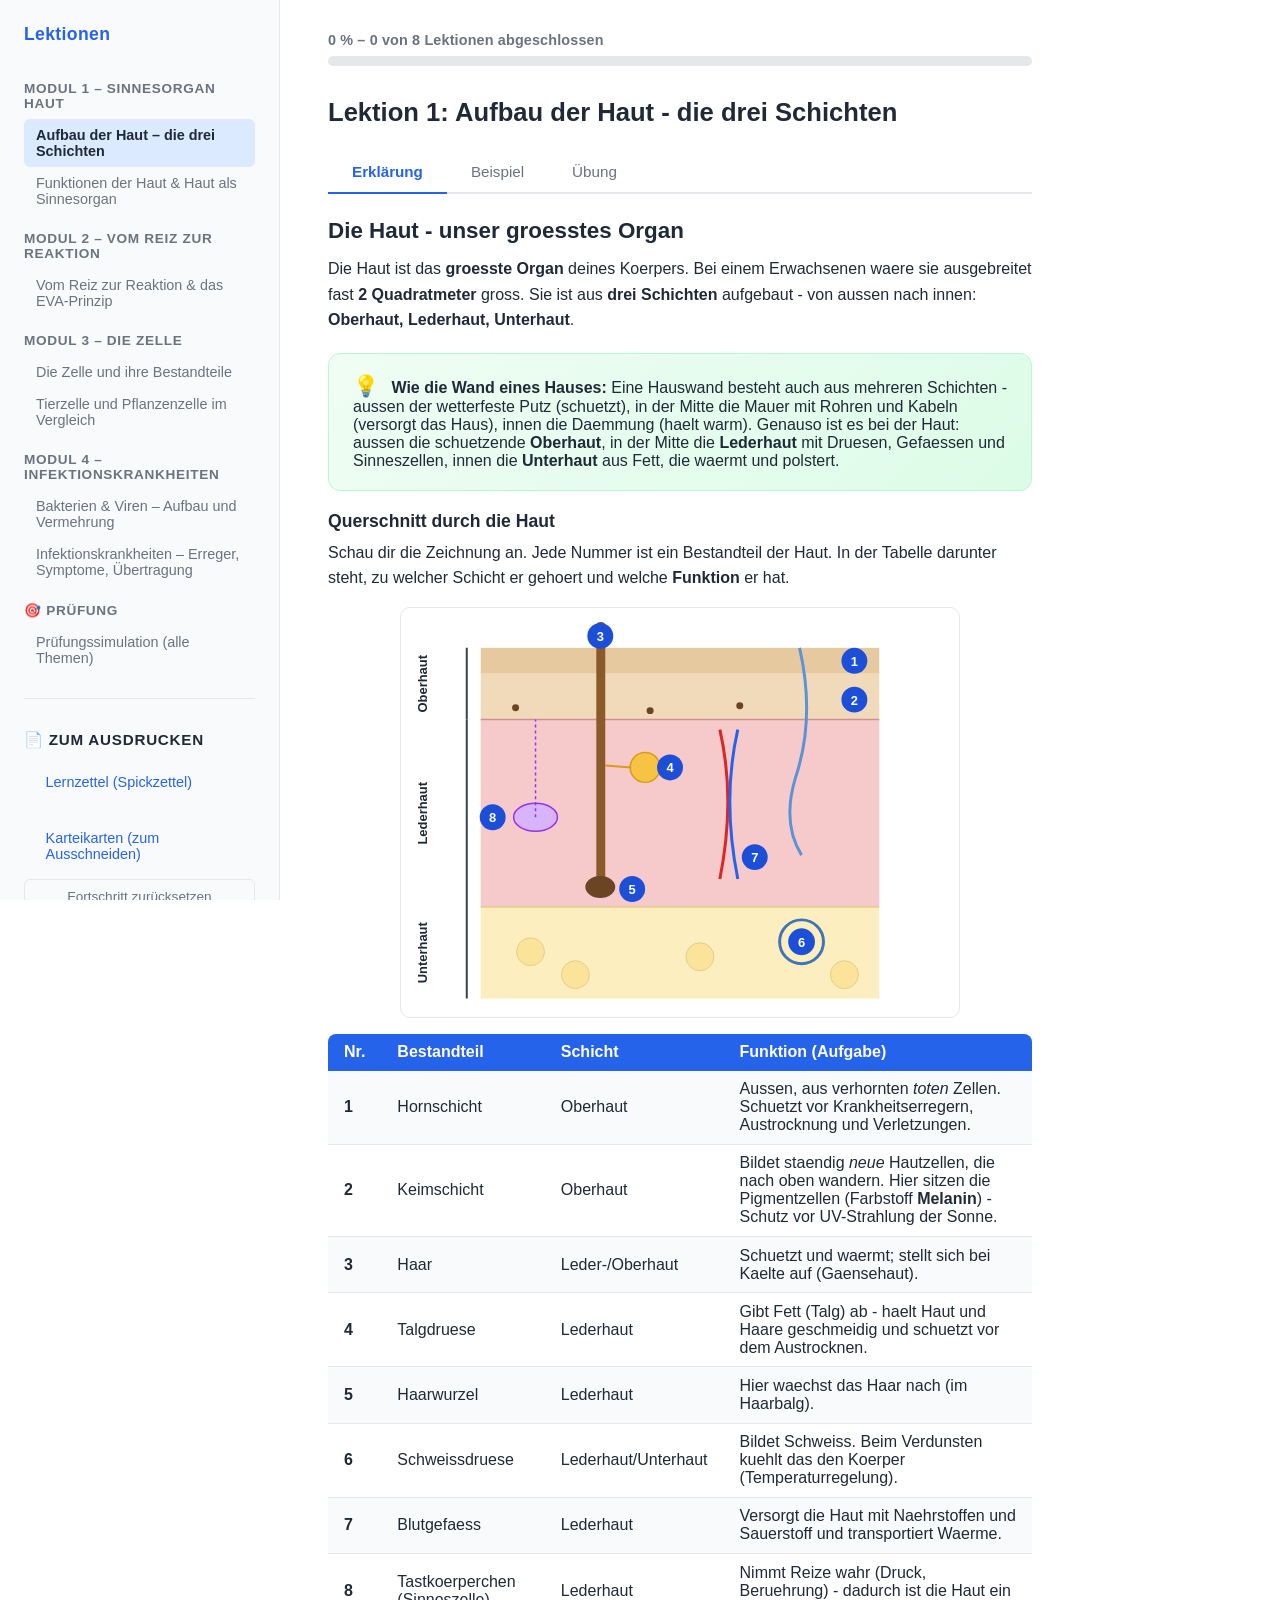
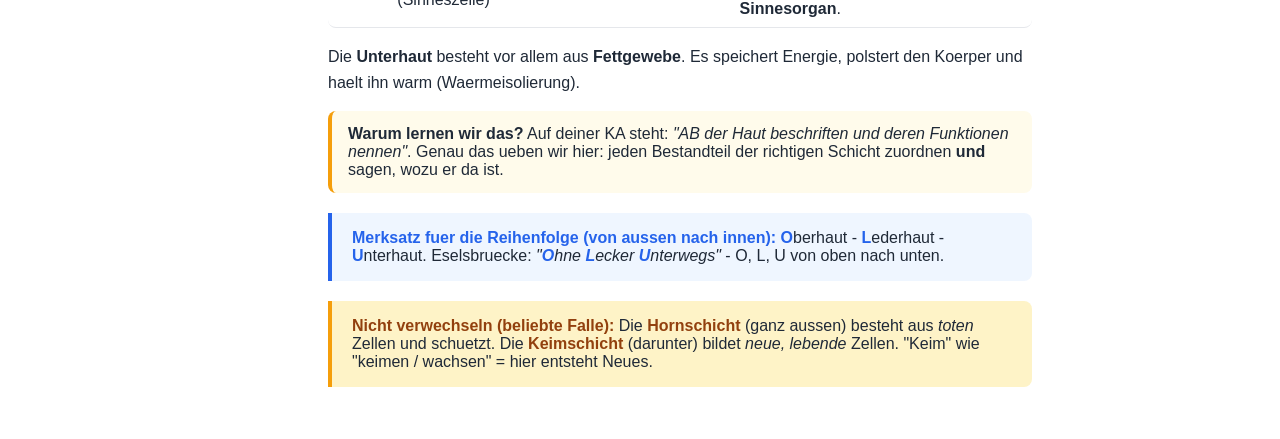
==== index.html @ 33343fd3 "Bio-Lernapp KA 2: Haut, Reiz & Reaktion, Zelle, Infektionskrankheiten 8 Lektionen in 4 Modulen + Pru" ====
<!DOCTYPE html>
<html lang="de">
<head>
  <meta charset="UTF-8">
  <meta name="viewport" content="width=device-width, initial-scale=1.0">
  <title>Biologie – KA 2 (Haut, Reiz &amp; Reaktion, Zelle, Infektionskrankheiten)</title>
  <meta name="description" content="Lernprogramm für die Biologie-Klassenarbeit KA 2 (Klasse 8): Sinnesorgan Haut, Vom Reiz zur Reaktion, die Zelle, Infektionskrankheiten.">
  <link rel="stylesheet" href="css/style.css?v=1">
</head>
<body>
  <button class="menu-toggle" id="menu-toggle">&#9776;</button>
  <aside id="sidebar">
    <h2>Lektionen</h2>
    <div id="module-haut">
      <h3>Modul 1 – Sinnesorgan Haut</h3>
      <ul id="lesson-list-haut"></ul>
    </div>
    <div id="module-reiz">
      <h3>Modul 2 – Vom Reiz zur Reaktion</h3>
      <ul id="lesson-list-reiz"></ul>
    </div>
    <div id="module-zelle">
      <h3>Modul 3 – Die Zelle</h3>
      <ul id="lesson-list-zelle"></ul>
    </div>
    <div id="module-infektion">
      <h3>Modul 4 – Infektionskrankheiten</h3>
      <ul id="lesson-list-infektion"></ul>
    </div>
    <div id="module-pruefung">
      <h3>🎯 Prüfung</h3>
      <ul id="lesson-list-pruefung"></ul>
    </div>
    <div id="pdf-paket">
      <h3>📄 Zum Ausdrucken</h3>
      <ul class="pdf-links">
        <li><a href="pdf/lernzettel.html" target="_blank" rel="noopener">Lernzettel (Spickzettel)</a></li>
        <li><a href="pdf/karteikarten.html" target="_blank" rel="noopener">Karteikarten (zum Ausschneiden)</a></li>
      </ul>
    </div>
    <button id="reset-progress">Fortschritt zurücksetzen</button>
  </aside>
  <main id="content">
    <div id="progress-section">
      <div id="progress-label">0 % – 0 von 0 Lektionen abgeschlossen</div>
      <div id="progress-bar-container">
        <div id="progress-bar"></div>
      </div>
    </div>
    <div id="review-due"></div>
    <div id="lesson-container"></div>
  </main>
  <script src="js/progress.js?v=1"></script>
  <script src="js/exercises.js?v=1"></script>
  <script src="js/renderer.js?v=1"></script>
  <script src="js/lessons-haut.js?v=1"></script>
  <script src="js/lessons-reiz.js?v=1"></script>
  <script src="js/lessons-zelle.js?v=1"></script>
  <script src="js/lessons-infektion.js?v=1"></script>
  <script src="js/lessons-pruefung.js?v=1"></script>
  <script src="js/app.js?v=1"></script>
</body>
</html>
---- css/style.css ----
/* === CSS-Variablen === */
:root {
  --accent: #2563EB;
  --accent-light: #DBEAFE;
  --success: #16A34A;
  --error: #DC2626;
  --text: #1F2937;
  --text-light: #6B7280;
  --bg: #FFFFFF;
  --sidebar-bg: #F9FAFB;
  --border: #E5E7EB;
  --sidebar-width: 280px;
  --signal-high: #16A34A;
  --signal-low: #9CA3AF;
  --signal-carry: #F59E0B;
  --signal-active: #2563EB;
}

/* === Reset === */
*,
*::before,
*::after {
  box-sizing: border-box;
  margin: 0;
  padding: 0;
}

/* === Body: CSS Grid Layout === */
body {
  display: grid;
  grid-template-columns: var(--sidebar-width) 1fr;
  min-height: 100vh;
  font-family: -apple-system, BlinkMacSystemFont, "Segoe UI", Roboto,
    "Helvetica Neue", Arial, sans-serif;
  color: var(--text);
  background: var(--bg);
}

/* === Sidebar === */
#sidebar {
  display: flex;
  flex-direction: column;
  background: var(--sidebar-bg);
  border-right: 1px solid var(--border);
  padding: 1.5rem;
  position: sticky;
  top: 0;
  height: 100vh;
  overflow-y: auto;
}

#sidebar h2 {
  font-size: 1.1rem;
  color: var(--accent);
  margin-bottom: 1.25rem;
  letter-spacing: 0.02em;
}

#sidebar h3 {
  font-size: 0.85rem;
  color: var(--text-light);
  text-transform: uppercase;
  letter-spacing: 0.05em;
  margin-bottom: 0.5rem;
  margin-top: 1rem;
}

#sidebar ul {
  list-style: none;
}

#sidebar li {
  padding: 0.5rem 0.75rem;
  border-radius: 6px;
  cursor: pointer;
  font-size: 0.9rem;
  color: var(--text);
  transition: background 0.15s ease;
}

#sidebar li:hover {
  background: var(--accent-light);
}

#sidebar li.active {
  background: var(--accent-light);
  color: var(--accent);
  font-weight: 600;
}

#sidebar li.completed {
  color: var(--success);
}

#sidebar li.in-progress {
  color: var(--text);
}

#sidebar li.not-started {
  color: var(--text-light);
}

/* Reset-Button: wird durch flex + margin-top:auto nach unten gedrückt */
#reset-progress {
  margin-top: auto;
  padding: 0.6rem 1rem;
  background: none;
  border: 1px solid var(--border);
  border-radius: 6px;
  color: var(--text-light);
  font-size: 0.85rem;
  cursor: pointer;
  transition: background 0.15s ease, color 0.15s ease;
}

#reset-progress:hover {
  background: var(--error);
  color: #fff;
  border-color: var(--error);
}

/* === Hauptinhalt === */
#content {
  padding: 2rem 3rem;
  max-width: 800px;
}

/* === Fortschrittsbalken === */
#progress-section {
  margin-bottom: 2rem;
}

#progress-label {
  font-size: 0.9rem;
  font-weight: 600;
  color: var(--text-light);
  margin-bottom: 0.5rem;
  letter-spacing: 0.01em;
}

#progress-bar-container {
  height: 10px;
  background: #E5E7EB;
  border-radius: 5px;
  overflow: hidden;
}

#progress-bar {
  height: 100%;
  background: var(--accent);
  border-radius: 5px;
  width: 0%;
  transition: width 0.4s ease;
}

/* === Spaced Repetition: "Heute faellig"-Sektion === */
#review-due {
  margin-bottom: 2rem;
}

.review-due-card {
  border: 1px solid #FCD34D;
  background: #FFFBEB;
  border-left: 4px solid #F59E0B;
  border-radius: 8px;
  padding: 1rem 1.25rem;
}

.review-due-head {
  font-size: 1rem;
  font-weight: 700;
  color: #92400E;
  display: flex;
  align-items: center;
  gap: 0.5rem;
}

.review-due-icon {
  display: inline-block;
  font-size: 1.1rem;
  color: #B45309;
}

.review-due-hint {
  font-size: 0.85rem;
  color: var(--text-light);
  margin: 0.4rem 0 0.8rem;
}

.review-due-list {
  display: flex;
  flex-wrap: wrap;
  gap: 0.5rem;
}

.review-due-btn {
  background: var(--bg);
  border: 1px solid #FCD34D;
  border-radius: 6px;
  padding: 0.5rem 0.75rem;
  font-size: 0.9rem;
  color: var(--text);
  cursor: pointer;
  text-align: left;
  transition: background 0.15s ease, border-color 0.15s ease;
  /* Touch-freundliche Mindesthoehe */
  min-height: 44px;
}

.review-due-btn:hover {
  background: #FEF3C7;
  border-color: #F59E0B;
}

.review-due-num {
  font-weight: 600;
  color: #B45309;
}

.review-due-box {
  display: inline-block;
  margin-left: 0.35rem;
  font-size: 0.72rem;
  font-weight: 600;
  color: #92400E;
  background: #FEF3C7;
  border-radius: 999px;
  padding: 0.1rem 0.5rem;
  vertical-align: middle;
}

/* Sidebar-Badge an faelliger Lektion */
.review-badge {
  margin-left: 0.4rem;
  font-size: 0.85rem;
  color: #B45309;
  font-weight: 700;
}

#sidebar li.review-due-item {
  font-weight: 600;
}

/* === Selbst-Check nach Lektionsabschluss (Assessment-Prompt) === */
.self-check {
  margin-top: 2rem;
  padding: 1.25rem;
  border: 1px solid var(--border);
  border-left: 4px solid var(--accent);
  border-radius: 8px;
  background: var(--accent-light);
}

.self-check-head {
  font-size: 1.05rem;
  font-weight: 700;
  color: var(--text);
}

.self-check-hint {
  font-size: 0.85rem;
  color: var(--text-light);
  margin: 0.4rem 0 1rem;
}

.self-check-btns {
  display: flex;
  flex-wrap: wrap;
  gap: 0.6rem;
}

.self-check-btn {
  flex: 1 1 140px;
  display: flex;
  flex-direction: column;
  align-items: center;
  gap: 0.15rem;
  padding: 0.7rem 0.5rem;
  border: 2px solid var(--border);
  border-radius: 8px;
  background: var(--bg);
  cursor: pointer;
  transition: border-color 0.15s ease, background 0.15s ease, transform 0.05s ease;
  /* Touch-freundlich */
  min-height: 56px;
}

.self-check-btn:hover { transform: translateY(-1px); }
.self-check-btn:active { transform: translateY(0); }

.sc-label { font-weight: 700; font-size: 0.95rem; color: var(--text); }
.sc-sub { font-size: 0.75rem; color: var(--text-light); }

.self-check-low:hover    { border-color: #DC2626; background: #FEF2F2; }
.self-check-medium:hover { border-color: #F59E0B; background: #FFFBEB; }
.self-check-high:hover   { border-color: var(--success); background: #F0FDF4; }

.self-check-done {
  font-size: 0.95rem;
  font-weight: 600;
  color: var(--success);
}

.self-check-done .sc-box {
  color: var(--text-light);
  font-weight: 500;
}

/* === Übungs-Header (Übung X von Y) === */
.exercise-header {
  font-size: 0.9rem;
  font-weight: 600;
  color: var(--text-light);
  margin-top: 2rem;
  margin-bottom: 0.75rem;
  padding-bottom: 0.5rem;
  border-bottom: 1px solid var(--border);
  letter-spacing: 0.02em;
  transition: color 0.3s ease;
}

.exercise-header:first-of-type {
  margin-top: 0.5rem;
}

.exercise-header.completed {
  color: var(--success);
}

.exercise-header.completed::after {
  content: ' ✓';
  font-weight: 700;
}

/* === Typografie === */
h1 {
  font-size: 1.8rem;
  margin-bottom: 1rem;
  color: var(--text);
}

h2 {
  font-size: 1.4rem;
  margin-bottom: 0.75rem;
  color: var(--text);
}

h3 {
  font-size: 1.1rem;
  margin-bottom: 0.5rem;
  color: var(--text);
}

p {
  line-height: 1.6;
  margin-bottom: 1rem;
  color: var(--text);
}

/* === Phase Tabs === */
.phase-tabs {
  display: flex;
  gap: 0;
  border-bottom: 2px solid var(--border);
  margin-bottom: 1.5rem;
}

.phase-tab {
  padding: 0.75rem 1.5rem;
  border: none;
  background: none;
  cursor: pointer;
  font-size: 0.95rem;
  color: var(--text-light);
  border-bottom: 2px solid transparent;
  margin-bottom: -2px;
  transition: all 0.2s;
}

.phase-tab:hover {
  color: var(--text);
}

.phase-tab.active {
  color: var(--accent);
  border-bottom-color: var(--accent);
  font-weight: 600;
}

/* === Phasen === */
.phase {
  display: none;
  animation: fadeIn 0.3s ease;
}

.phase.active {
  display: block;
}

@keyframes fadeIn {
  from { opacity: 0; transform: translateY(5px); }
  to { opacity: 1; transform: translateY(0); }
}

/* === Beispiel-Schritte === */
.example-step {
  background: var(--sidebar-bg);
  border: 1px solid var(--border);
  border-radius: 8px;
  margin-bottom: 0.75rem;
  overflow: hidden;
}

.example-step summary {
  padding: 0.75rem 1rem;
  cursor: pointer;
  font-weight: 600;
  color: var(--text);
  list-style: none;
}

.example-step summary::before {
  content: '▶ ';
  font-size: 0.7rem;
  margin-right: 0.5rem;
  transition: transform 0.2s;
  display: inline-block;
}

.example-step[open] summary::before {
  transform: rotate(90deg);
}

.step-content {
  padding: 0.75rem 1rem;
  border-top: 1px solid var(--border);
}

/* === Lektion Titel === */
#lesson-container h1 {
  margin-bottom: 1.5rem;
  font-size: 1.6rem;
}

/* === Uebungen allgemein === */
.exercise-question {
  font-weight: 600;
  margin-bottom: 1rem;
  font-size: 1.05rem;
}

.exercise-feedback {
  margin-top: 1rem;
  padding: 0.75rem 1rem;
  border-radius: 8px;
  font-size: 0.9rem;
}

.exercise-feedback.correct {
  background: #DCFCE7;
  color: #166534;
  border: 1px solid #BBF7D0;
}

.exercise-feedback.incorrect {
  background: #FEF2F2;
  color: #991B1B;
  border: 1px solid #FECACA;
}

/* === Multiple Choice === */
.mc-options {
  display: flex;
  flex-direction: column;
  gap: 0.5rem;
}

.mc-option {
  padding: 0.75rem 1rem;
  border: 2px solid var(--border);
  border-radius: 8px;
  background: white;
  cursor: pointer;
  text-align: left;
  font-size: 0.95rem;
  transition: all 0.2s;
}

.mc-option:hover:not(:disabled) {
  border-color: var(--accent);
  background: var(--accent-light);
}

.mc-option.correct {
  border-color: var(--success);
  background: #DCFCE7;
  color: #166534;
}

.mc-option.incorrect {
  border-color: var(--error);
  background: #FEF2F2;
  color: #991B1B;
}

.mc-option:disabled {
  cursor: not-allowed;
  opacity: 0.7;
}

/* === Wahrheitstabelle === */
.truth-table {
  border-collapse: collapse;
  margin: 1rem 0;
}

.truth-table th,
.truth-table td {
  border: 1px solid var(--border);
  padding: 0.5rem 1rem;
  text-align: center;
  min-width: 50px;
}

.truth-table th {
  background: var(--sidebar-bg);
  font-weight: 600;
  font-size: 0.9rem;
}

.truth-table .input-col {
  background: var(--sidebar-bg);
  color: var(--text-light);
}

.truth-table .result-col {
  cursor: pointer;
  font-weight: 600;
  user-select: none;
  transition: all 0.15s;
}

.truth-table .result-col:hover {
  background: var(--accent-light);
}

.truth-table .result-col.correct {
  background: #DCFCE7;
  color: #166534;
}

.truth-table .result-col.incorrect {
  background: #FEF2F2;
  color: #991B1B;
}

.exercise-check-btn {
  margin-top: 1rem;
  padding: 0.6rem 1.5rem;
  background: var(--accent);
  color: white;
  border: none;
  border-radius: 6px;
  cursor: pointer;
  font-size: 0.95rem;
  transition: background 0.2s;
}

.exercise-check-btn:hover {
  background: #1D4ED8;
}

.exercise-check-btn:disabled {
  background: var(--text-light);
  cursor: not-allowed;
}

/* === Ausdruck-Eingabe === */
.expression-input-area {
  margin: 1rem 0;
}

.expression-field {
  width: 100%;
  padding: 0.75rem;
  font-family: 'Courier New', monospace;
  font-size: 1.1rem;
  border: 2px solid var(--border);
  border-radius: 6px;
  outline: none;
  transition: border-color 0.2s;
}

.expression-field:focus {
  border-color: var(--accent);
}

.symbol-buttons {
  display: flex;
  gap: 0.5rem;
  margin-top: 0.5rem;
  flex-wrap: wrap;
}

.symbol-btn {
  padding: 0.4rem 0.8rem;
  border: 1px solid var(--border);
  border-radius: 4px;
  background: var(--sidebar-bg);
  cursor: pointer;
  font-size: 1rem;
  font-family: 'Courier New', monospace;
  transition: all 0.15s;
}

.symbol-btn:hover {
  background: var(--accent-light);
  border-color: var(--accent);
}

/* === Zuordnung === */
.matching-area {
  display: grid;
  grid-template-columns: 1fr 1fr;
  gap: 2rem;
  margin: 1rem 0;
}

.match-item {
  padding: 0.75rem 1rem;
  border: 2px solid var(--border);
  border-radius: 8px;
  cursor: pointer;
  text-align: center;
  margin-bottom: 0.5rem;
  transition: all 0.2s;
  user-select: none;
}

.match-item:hover {
  border-color: var(--accent);
}

.match-item.selected {
  border-color: var(--accent);
  background: var(--accent-light);
  box-shadow: 0 0 0 2px var(--accent-light);
}

.match-item.matched {
  opacity: 0.9;
  color: white;
  font-weight: 600;
}

/* === Binaerrechnung === */
.binary-calc {
  display: inline-block;
  font-family: 'Courier New', monospace;
  font-size: 1.2rem;
  margin: 1rem 0;
}

.binary-row {
  display: flex;
  justify-content: flex-end;
  gap: 0.25rem;
  margin-bottom: 0.25rem;
}

.binary-cell {
  width: 2.5rem;
  height: 2.5rem;
  display: flex;
  align-items: center;
  justify-content: center;
  font-weight: 600;
}

.binary-input {
  width: 2.5rem;
  height: 2.5rem;
  text-align: center;
  font-family: 'Courier New', monospace;
  font-size: 1.2rem;
  font-weight: 600;
  border: 2px solid var(--border);
  border-radius: 6px;
  outline: none;
  transition: border-color 0.2s;
}

.binary-input:focus {
  border-color: var(--accent);
}

.binary-input.correct {
  border-color: var(--success);
  background: #DCFCE7;
}

.binary-input.incorrect {
  border-color: var(--error);
  background: #FEF2F2;
}

.binary-operator {
  font-size: 1.2rem;
  margin-right: 0.5rem;
}

.binary-divider {
  border-top: 2px solid var(--text);
  margin: 0.25rem 0;
}

.binary-label {
  font-size: 0.8rem;
  color: var(--text-light);
  margin-right: 0.5rem;
}

/* === Gatter-Symbole (IEC 60617-12) === */
.gate-symbol {
  display: inline-block;
  vertical-align: middle;
}

/* === Schaltungsdiagramme (Lektionen 13-17) === */
.circuit-diagram {
  display: block;
  width: 100%;
  max-width: 520px;
  height: auto;
  margin: 1rem auto;
  background: #fafbfc;
  border: 1px solid var(--border);
  border-radius: 8px;
  padding: 12px;
}
.cd-wire { stroke: #374151; stroke-width: 2; fill: none; }
.cd-gate { fill: #fff; stroke: #374151; stroke-width: 2; }
.cd-gate-text { text-anchor: middle; font-size: 14px; font-weight: bold; font-family: inherit; fill: #374151; }
.cd-label { font-size: 14px; font-weight: bold; font-family: inherit; fill: #374151; }
.cd-label-small { font-size: 12px; font-family: inherit; fill: #6B7280; }
.cd-junction { fill: #374151; }
.cd-block { fill: #DBEAFE; stroke: #374151; stroke-width: 2; }
.cd-block-text { text-anchor: middle; font-size: 15px; font-weight: bold; font-family: inherit; fill: #1F2937; }
.cd-neg { fill: #fff; stroke: #374151; stroke-width: 2; }
.cd-feedback { stroke: #2563EB; stroke-width: 2; stroke-dasharray: 6,3; fill: none; }

/* === Responsive: Tablet (< 1024px) === */
@media (max-width: 1024px) {
  body {
    grid-template-columns: 1fr;
  }

  #sidebar {
    position: fixed;
    /* Feste Breite noetig, weil die Grid-Spalte hier wegfaellt. Verstecken per
       transform: translateX(-100%) verdeckt IMMER exakt die eigene Breite -
       robuster als ein fester left-Wert (sonst lugt die Sidebar ueber den Inhalt). */
    width: var(--sidebar-width);
    left: 0;
    top: 0;
    z-index: 100;
    transform: translateX(-100%);
    transition: transform 0.3s;
    box-shadow: none;
  }

  #sidebar.open {
    transform: translateX(0);
    box-shadow: 2px 0 10px rgba(0,0,0,0.1);
  }

  #content {
    padding: 1rem 1.5rem;
  }

  /* Fortschritts-Label nicht unter den fixen Hamburger schieben */
  #progress-label {
    padding-left: 52px;
    min-height: 32px;
  }

  /* Hamburger Button */
  .menu-toggle {
    display: block;
  }
}

@media (min-width: 1025px) {
  .menu-toggle {
    display: none;
  }
}

.menu-toggle {
  position: fixed;
  top: 1rem;
  left: 1rem;
  z-index: 101;
  background: var(--accent);
  color: white;
  border: none;
  border-radius: 6px;
  width: 44px;
  height: 44px;
  font-size: 1.2rem;
  cursor: pointer;
  /* display wird allein ueber die Media-Queries gesteuert (<=1024 block, >=1025 none).
     Kein display hier, sonst ueberschreibt diese spaeter stehende Regel die Query. */
}

/* === Visualisierungen === */
.visual-container {
  margin: 1.5rem 0;
  text-align: center;
}

.visual-container .visual-label {
  font-size: 0.85rem;
  color: var(--text-light);
  margin-bottom: 0.5rem;
  text-align: center;
}

.gate-sim {
  display: inline-block;
  cursor: default;
}

.gate-sim .gate-input {
  cursor: pointer;
  transition: fill 0.15s;
}

.gate-sim .gate-input:hover {
  filter: brightness(1.2);
}

.gate-sim .wire-high {
  stroke: var(--signal-high);
}

.gate-sim .wire-low {
  stroke: var(--signal-low);
}

.gate-sim .signal-dot-high {
  fill: var(--signal-high);
}

.gate-sim .signal-dot-low {
  fill: var(--signal-low);
}

/* Circuit View */
.circuit-view {
  display: block;
  width: 100%;
  max-width: 520px;
  margin: 1rem auto;
  background: #fafbfc;
  border: 1px solid var(--border);
  border-radius: 8px;
  padding: 16px;
}

.circuit-view .gate-body {
  fill: white;
  stroke: var(--text);
  stroke-width: 2;
}

.circuit-view .gate-label {
  font-size: 10px;
  fill: var(--text-light);
  text-anchor: middle;
}

/* Verknüpfte Wahrheitstabelle */
.truth-table-linked {
  display: flex;
  gap: 24px;
  align-items: flex-start;
  flex-wrap: wrap;
}

.truth-table-linked .truth-table tr.highlighted {
  background: var(--accent-light);
  outline: 2px solid var(--accent);
  outline-offset: -1px;
}

.truth-table-linked .truth-table tr {
  cursor: pointer;
  transition: background 0.15s;
}

.truth-table-linked .truth-table tbody tr:hover {
  background: var(--accent-light);
}

/* Binäraddition Animation */
.binary-anim {
  font-family: 'Courier New', monospace;
  font-size: 1.3rem;
  line-height: 2;
  display: inline-block;
  text-align: right;
}

.binary-anim .carry-bit {
  color: var(--signal-carry);
  font-size: 0.9rem;
}

.binary-anim .active-col {
  background: var(--accent-light);
  padding: 2px 6px;
  border-radius: 3px;
  color: var(--accent);
  font-weight: bold;
}

.binary-anim .result-bit {
  color: var(--signal-high);
}

.binary-anim-controls {
  display: flex;
  gap: 8px;
  justify-content: center;
  margin-top: 12px;
}

.binary-anim-controls button {
  padding: 6px 14px;
  border: 1px solid var(--border);
  border-radius: 4px;
  background: var(--sidebar-bg);
  cursor: pointer;
  font-size: 0.9rem;
  transition: all 0.15s;
}

.binary-anim-controls button:hover {
  background: var(--accent-light);
  border-color: var(--accent);
}

.binary-anim-controls .btn-primary {
  background: var(--accent);
  color: white;
  border-color: var(--accent);
}

.binary-anim-controls .btn-primary:hover {
  background: #1D4ED8;
}

.binary-anim-step-info {
  text-align: center;
  color: var(--accent);
  font-size: 0.85rem;
  margin-top: 8px;
}

/* Timing-Diagramm */
.timing-diagram {
  border-top: 1px solid var(--border);
  padding-top: 16px;
  margin-top: 16px;
}

.timing-diagram .timing-label {
  font-size: 12px;
  color: var(--text-light);
  font-weight: 600;
  margin-bottom: 8px;
}

/* Ausdrucksbaum */
.expression-tree-view {
  text-align: center;
  margin: 1rem 0;
}

.expression-tree-view .op-node {
  stroke-width: 2;
}

.expression-tree-view .op-not { fill: #FEF2F2; stroke: var(--error); }
.expression-tree-view .op-and { fill: #F0FDF4; stroke: var(--signal-high); }
.expression-tree-view .op-or  { fill: #EFF6FF; stroke: var(--accent); }
.expression-tree-view .op-text-not { fill: var(--error); }
.expression-tree-view .op-text-and { fill: var(--signal-high); }
.expression-tree-view .op-text-or  { fill: var(--accent); }

.expression-tree-view .op-hidden { fill: #FEF3C7; stroke: #F59E0B; stroke-dasharray: 4,3; }
.expression-tree-view .op-text-hidden { fill: #F59E0B; }

.expression-tree-view .var-node {
  fill: var(--sidebar-bg);
  stroke: var(--signal-low);
  stroke-width: 1.5;
}

.expression-tree-legend {
  display: flex;
  gap: 16px;
  justify-content: center;
  margin-top: 8px;
  font-size: 0.8rem;
}

/* DNF Highlighter */
.dnf-view {
  display: flex;
  gap: 32px;
  align-items: flex-start;
  flex-wrap: wrap;
}

.dnf-view .dnf-formula {
  font-family: 'Courier New', monospace;
  font-size: 1rem;
  line-height: 2.2;
}

.dnf-view .dnf-minterm {
  padding: 4px 8px;
  border-radius: 4px;
  font-weight: 500;
}

.dnf-view .dnf-rule {
  background: #FEF3C7;
  padding: 10px 14px;
  border-radius: 6px;
  font-size: 0.8rem;
  color: #92400E;
  margin-top: 12px;
}

/* Adder Simulation */
.adder-sim {
  text-align: center;
}

.adder-sim .bit-toggle {
  width: 48px;
  height: 32px;
  display: inline-flex;
  align-items: center;
  justify-content: center;
  border-radius: 4px;
  font-weight: bold;
  font-family: 'Courier New', monospace;
  cursor: pointer;
  color: white;
  transition: all 0.15s;
  border: none;
  font-size: 1rem;
}

.adder-sim .bit-toggle.high {
  background: var(--signal-high);
}

.adder-sim .bit-toggle.low {
  background: var(--signal-low);
}

.adder-sim .bit-toggle:hover {
  filter: brightness(1.15);
}

.adder-sim .adder-result {
  color: var(--signal-high);
  font-weight: 600;
  font-size: 0.9rem;
  margin-top: 8px;
}

/* Sandbox / Labor */
.sandbox-section {
  margin-bottom: 2.5rem;
  padding-bottom: 2rem;
  border-bottom: 1px solid var(--border);
}

.sandbox-section:last-child {
  border-bottom: none;
}

.sandbox-section h2 {
  font-size: 1.2rem;
  margin-bottom: 1rem;
  color: var(--accent);
}

.sandbox-section p {
  font-size: 0.9rem;
  color: var(--text-light);
  margin-bottom: 1rem;
}

.sandbox-controls {
  display: flex;
  gap: 8px;
  flex-wrap: wrap;
  margin-bottom: 1rem;
}

.sandbox-controls select,
.sandbox-controls input {
  padding: 6px 12px;
  border: 1px solid var(--border);
  border-radius: 4px;
  font-size: 0.9rem;
}

/* Labor-Eintrag in Sidebar */
#sidebar .lab-entry {
  margin-top: 1rem;
  padding: 0.6rem 0.75rem;
  border-radius: 6px;
  cursor: pointer;
  font-size: 0.9rem;
  color: var(--accent);
  font-weight: 600;
  border: 1px dashed var(--accent);
  text-align: center;
  transition: all 0.15s;
}

#sidebar .lab-entry:hover {
  background: var(--accent-light);
}

#sidebar .lab-entry.active {
  background: var(--accent-light);
  border-style: solid;
}

/* === C5: Netzwerk-Visualisierungen === */

/* IP-Converter */
.ip-converter {
  display: flex;
  flex-wrap: wrap;
  gap: 1.5rem;
  justify-content: center;
  align-items: flex-start;
}

.ip-converter .octet-group {
  display: flex;
  flex-direction: column;
  align-items: center;
  gap: 4px;
}

.ip-converter .octet-separator {
  font-size: 2rem;
  font-weight: bold;
  color: var(--text-light);
  align-self: center;
  padding-top: 1.5rem;
}

.ip-converter .place-values {
  display: flex;
  gap: 2px;
}

.ip-converter .place-values span {
  width: 32px;
  text-align: center;
  font-size: 10px;
  color: var(--text-light);
}

.ip-converter .bit-row {
  display: flex;
  gap: 2px;
}

.ip-converter .bit-btn {
  width: 32px;
  height: 32px;
  border: 2px solid var(--border);
  border-radius: 4px;
  font-family: monospace;
  font-size: 1rem;
  font-weight: bold;
  cursor: pointer;
  transition: background 0.15s, color 0.15s;
  display: flex;
  align-items: center;
  justify-content: center;
  min-width: 44px;
  min-height: 44px;
}

.ip-converter .bit-btn.high {
  background: var(--signal-high);
  color: white;
  border-color: var(--signal-high);
}

.ip-converter .bit-btn.low {
  background: var(--signal-low);
  color: white;
  border-color: var(--signal-low);
}

.ip-converter .octet-decimal input {
  width: 60px;
  text-align: center;
  font-size: 1.1rem;
  font-weight: bold;
  padding: 4px;
  border: 2px solid var(--border);
  border-radius: 4px;
  font-family: monospace;
}

.ip-converter .octet-decimal input:focus {
  border-color: var(--accent);
  outline: none;
}

.ip-converter .full-ip-display {
  width: 100%;
  text-align: center;
  font-family: monospace;
  font-size: 1.1rem;
  color: var(--text);
  margin-top: 0.5rem;
  padding: 8px;
  background: var(--sidebar-bg);
  border-radius: 6px;
}

/* Subnet-Calculator */
.subnet-calculator {
  max-width: 700px;
  margin: 0 auto;
}

.subnet-calculator .input-row {
  display: flex;
  gap: 0.5rem;
  align-items: center;
  flex-wrap: wrap;
  margin-bottom: 1rem;
}

.subnet-calculator .input-row label {
  font-weight: 600;
  min-width: 120px;
}

.subnet-calculator .octet-input {
  width: 55px;
  text-align: center;
  font-family: monospace;
  font-size: 1rem;
  padding: 6px 4px;
  border: 2px solid var(--border);
  border-radius: 4px;
}

.subnet-calculator .octet-input:focus {
  border-color: var(--accent);
  outline: none;
}

.subnet-calculator .octet-dot {
  font-weight: bold;
  font-size: 1.2rem;
}

.subnet-calculator .cidr-input {
  width: 50px;
  text-align: center;
  font-family: monospace;
  font-size: 1rem;
  padding: 6px 4px;
  border: 2px solid var(--border);
  border-radius: 4px;
}

.subnet-calculator .results {
  margin-top: 1rem;
}

.subnet-calculator .result-row {
  display: flex;
  gap: 0.5rem;
  align-items: baseline;
  padding: 6px 0;
  border-bottom: 1px solid var(--border);
}

.subnet-calculator .result-row:last-child {
  border-bottom: none;
}

.subnet-calculator .result-label {
  font-weight: 600;
  min-width: 140px;
  color: var(--text);
}

.subnet-calculator .result-value {
  font-family: monospace;
  font-size: 1rem;
}

.subnet-calculator .binary-display {
  margin-top: 1rem;
  font-family: monospace;
  font-size: 0.9rem;
  line-height: 1.8;
  background: var(--sidebar-bg);
  padding: 12px;
  border-radius: 6px;
  overflow-x: auto;
}

.subnet-calculator .net-part {
  color: var(--signal-high);
  font-weight: bold;
}

.subnet-calculator .host-part {
  color: var(--accent);
  font-weight: bold;
}

/* Subnetting-Visualizer */
.subnetting-viz {
  max-width: 700px;
  margin: 0 auto;
}

.subnetting-viz .controls {
  display: flex;
  gap: 1rem;
  align-items: center;
  margin-bottom: 1rem;
  flex-wrap: wrap;
}

.subnetting-viz .controls label {
  font-weight: 600;
}

.subnetting-viz .controls select {
  padding: 6px 12px;
  font-size: 1rem;
  border: 2px solid var(--border);
  border-radius: 4px;
  min-width: 80px;
}

.subnetting-viz .address-bar {
  width: 100%;
  height: 40px;
  display: flex;
  border-radius: 6px;
  overflow: hidden;
  border: 2px solid var(--border);
  margin-bottom: 1rem;
}

.subnetting-viz .subnet-segment {
  display: flex;
  align-items: center;
  justify-content: center;
  font-size: 0.75rem;
  font-weight: 600;
  color: white;
  transition: flex 0.3s;
  min-width: 0;
  overflow: hidden;
  text-overflow: ellipsis;
  white-space: nowrap;
  padding: 0 4px;
}

.subnetting-viz .subnet-details {
  display: grid;
  grid-template-columns: repeat(auto-fill, minmax(280px, 1fr));
  gap: 0.75rem;
}

.subnetting-viz .subnet-card {
  padding: 10px 14px;
  border-radius: 6px;
  border-left: 4px solid;
  background: var(--sidebar-bg);
  font-size: 0.85rem;
}

.subnetting-viz .subnet-card strong {
  display: block;
  margin-bottom: 4px;
}

.subnetting-viz .subnet-card code {
  font-family: monospace;
}

/* Network-Diagram */
.network-diagram {
  text-align: center;
}

.network-diagram svg {
  max-width: 100%;
  height: auto;
}

.network-diagram .device-label {
  font-size: 11px;
  fill: var(--text);
  text-anchor: middle;
  font-weight: 600;
}

.network-diagram .device-sublabel {
  font-size: 9px;
  fill: var(--text-light);
  text-anchor: middle;
}

.network-diagram .connection-line {
  stroke: var(--border);
  stroke-width: 2;
}

.network-diagram .device-icon {
  fill: white;
  stroke: var(--text);
  stroke-width: 1.5;
}

/* Network-Labeling Exercise */
.network-labeling .label-slot {
  cursor: pointer;
  fill: var(--accent-light);
  stroke: var(--accent);
  stroke-width: 1.5;
  rx: 4;
}

.network-labeling .label-slot:hover {
  fill: var(--accent);
  stroke: var(--accent);
}

.network-labeling .label-slot.assigned {
  fill: var(--accent);
}

.network-labeling .label-text {
  font-size: 10px;
  fill: var(--text);
  text-anchor: middle;
  pointer-events: none;
  font-weight: 600;
}

.network-labeling .label-text.assigned {
  fill: white;
}

.network-labeling .label-dropdown {
  position: absolute;
  background: white;
  border: 2px solid var(--accent);
  border-radius: 6px;
  box-shadow: 0 4px 12px rgba(0,0,0,0.15);
  z-index: 100;
  padding: 4px 0;
}

.network-labeling .label-dropdown div {
  padding: 8px 16px;
  cursor: pointer;
  font-size: 0.9rem;
  min-height: 44px;
  display: flex;
  align-items: center;
}

.network-labeling .label-dropdown div:hover {
  background: var(--accent-light);
}

/* Binary-Decimal Exercise */
.binary-decimal-exercise .round-display {
  text-align: center;
  margin: 1rem 0;
}

.binary-decimal-exercise .given-value {
  font-family: monospace;
  font-size: 1.5rem;
  font-weight: bold;
  color: var(--accent);
  margin: 0.5rem 0;
}

.binary-decimal-exercise .direction-hint {
  font-size: 0.9rem;
  color: var(--text-light);
  margin-bottom: 0.5rem;
}

.binary-decimal-exercise input {
  font-family: monospace;
  font-size: 1.2rem;
  text-align: center;
  width: 180px;
  padding: 8px;
  border: 2px solid var(--border);
  border-radius: 6px;
}

.binary-decimal-exercise input:focus {
  border-color: var(--accent);
  outline: none;
}

.binary-decimal-exercise .round-counter {
  font-size: 0.85rem;
  color: var(--text-light);
  margin-bottom: 0.5rem;
}

/* Subnet Exercise */
.subnet-exercise .field-row {
  display: flex;
  gap: 0.5rem;
  align-items: center;
  margin: 0.5rem 0;
  flex-wrap: wrap;
}

.subnet-exercise .field-row label {
  font-weight: 600;
  min-width: 140px;
}

.subnet-exercise .field-row input {
  font-family: monospace;
  font-size: 1rem;
  padding: 6px 8px;
  border: 2px solid var(--border);
  border-radius: 4px;
  width: 180px;
}

.subnet-exercise .field-row input:focus {
  border-color: var(--accent);
  outline: none;
}

.subnet-exercise .field-row .field-feedback {
  font-size: 0.85rem;
  font-weight: 600;
}

.subnet-exercise .field-row .field-feedback.correct {
  color: var(--success);
}

.subnet-exercise .field-row .field-feedback.wrong {
  color: var(--error);
}

/* === Lernprogramm: Inhaltskarten & visuelle Trennung === */

.info-card {
  background: var(--sidebar-bg);
  border: 1px solid var(--border);
  border-radius: 12px;
  padding: 1.25rem 1.5rem;
  margin: 1.25rem 0;
}

.info-card h3 {
  margin-bottom: 0.75rem;
  font-size: 1.1rem;
  color: var(--text);
}

.info-card ul, .info-card ol {
  margin-left: 1.25rem;
}

.info-card li {
  margin-bottom: 0.35rem;
}

.tip-box {
  background: #EFF6FF;
  border-left: 4px solid var(--accent);
  border-radius: 0 8px 8px 0;
  padding: 1rem 1.25rem;
  margin: 1.25rem 0;
}

.tip-box strong {
  color: var(--accent);
}

.warning-box {
  background: #FEF3C7;
  border-left: 4px solid #F59E0B;
  border-radius: 0 8px 8px 0;
  padding: 1rem 1.25rem;
  margin: 1.25rem 0;
}

.warning-box strong {
  color: #92400E;
}

.code-card {
  background: #1E293B;
  color: #E2E8F0;
  border-radius: 10px;
  padding: 1.25rem 1.5rem;
  margin: 1.25rem 0;
  overflow-x: auto;
}

.code-card h4 {
  color: #94A3B8;
  font-size: 0.85rem;
  text-transform: uppercase;
  letter-spacing: 0.05em;
  margin-bottom: 0.75rem;
}

.code-card pre {
  margin: 0;
  background: none;
  border: none;
  padding: 0;
  font-size: 0.95rem;
  line-height: 1.6;
}

.code-card code {
  background: none;
  color: #E2E8F0;
  font-size: 0.95rem;
}

.code-card .comment { color: #6B7280; }
.code-card .keyword { color: #7DD3FC; }
.code-card .function { color: #FCD34D; }
.code-card .value { color: #86EFAC; }

.icon-table {
  width: 100%;
  border-collapse: separate;
  border-spacing: 0;
  margin: 1rem 0;
}

.icon-table th {
  background: var(--accent);
  color: white;
  padding: 0.6rem 1rem;
  text-align: left;
  font-weight: 600;
}

.icon-table th:first-child { border-radius: 8px 0 0 0; }
.icon-table th:last-child { border-radius: 0 8px 0 0; }

.icon-table td {
  padding: 0.6rem 1rem;
  border-bottom: 1px solid var(--border);
}

.icon-table tr:nth-child(even) td {
  background: var(--sidebar-bg);
}

.icon-table tr:last-child td:first-child { border-radius: 0 0 0 8px; }
.icon-table tr:last-child td:last-child { border-radius: 0 0 8px 0; }

.step-list {
  counter-reset: step-counter;
  list-style: none;
  margin: 1rem 0;
  padding: 0;
}

.step-list li {
  counter-increment: step-counter;
  display: flex;
  align-items: flex-start;
  gap: 0.75rem;
  margin-bottom: 0.75rem;
  padding: 0.5rem 0;
}

.step-list li::before {
  content: counter(step-counter);
  background: var(--accent);
  color: white;
  font-weight: 700;
  font-size: 0.85rem;
  width: 28px;
  height: 28px;
  min-width: 28px;
  border-radius: 50%;
  display: flex;
  align-items: center;
  justify-content: center;
}

.analogy-box {
  background: linear-gradient(135deg, #F0FDF4, #DCFCE7);
  border: 1px solid #BBF7D0;
  border-radius: 12px;
  padding: 1.25rem 1.5rem;
  margin: 1.25rem 0;
}

.analogy-box::before {
  content: '💡';
  font-size: 1.3rem;
  margin-right: 0.5rem;
}

.section-divider {
  border: none;
  height: 1px;
  background: var(--border);
  margin: 2rem 0;
}

/* === Ordering Exercise (Reihenfolge sortieren) === */
.exercise-ordering .ordering-list {
  list-style: none;
  padding: 0;
  margin: 1rem 0;
  counter-reset: ordering-counter;
}

.exercise-ordering .ordering-item {
  counter-increment: ordering-counter;
  display: flex;
  align-items: center;
  justify-content: space-between;
  padding: 0.75rem 1rem;
  border: 2px solid var(--border);
  border-radius: 8px;
  margin-bottom: 0.5rem;
  background: white;
  gap: 1rem;
  transition: border-color 0.15s, background 0.15s;
}

.exercise-ordering .ordering-item::before {
  content: counter(ordering-counter) ".";
  font-weight: 600;
  color: var(--text-light);
  min-width: 1.5rem;
  flex-shrink: 0;
}

.exercise-ordering .ordering-item:hover {
  border-color: var(--accent);
  background: var(--accent-light);
}

.exercise-ordering .ordering-text {
  flex: 1;
  font-size: 0.95rem;
  line-height: 1.4;
}

.exercise-ordering .ordering-buttons {
  display: flex;
  gap: 0.25rem;
  flex-shrink: 0;
}

.exercise-ordering .ordering-btn {
  width: 44px;
  height: 44px;
  border: 1px solid var(--border);
  border-radius: 6px;
  background: var(--sidebar-bg);
  cursor: pointer;
  font-size: 1.2rem;
  font-weight: bold;
  color: var(--text);
  transition: all 0.15s;
  display: inline-flex;
  align-items: center;
  justify-content: center;
}

.exercise-ordering .ordering-btn:hover:not(:disabled) {
  background: var(--accent);
  border-color: var(--accent);
  color: white;
}

.exercise-ordering .ordering-btn:disabled {
  opacity: 0.3;
  cursor: not-allowed;
}

/* === Praxis-Tab (Tab 4) === */
.praxis-aufgabe {
  background: linear-gradient(135deg, #fff7e6 0%, #ffeacc 100%);
  border-left: 4px solid #e6a700;
  padding: 1.25rem 1.5rem;
  border-radius: 8px;
  margin-bottom: 1.5rem;
}

.praxis-aufgabe h2 {
  margin-top: 0;
  color: #8a5a00;
}

.praxis-auftrag {
  font-size: 1.05rem;
  line-height: 1.6;
  margin: 0.75rem 0;
}

.praxis-auftrag ol,
.praxis-auftrag ul {
  padding-left: 1.75em;
  margin: 0.5rem 0;
}

.praxis-auftrag li {
  padding-left: 0.35em;
  margin-bottom: 0.35rem;
}

.praxis-auftrag li::marker {
  font-weight: bold;
  color: #6b4500;
}

.praxis-lernziel {
  margin-top: 1rem;
  padding-top: 0.75rem;
  border-top: 1px dashed #e6a700;
  color: #6b4500;
}

.praxis-block {
  margin: 1.5rem 0;
  padding: 1rem 1.25rem;
  background: var(--sidebar-bg);
  border: 1px solid var(--border);
  border-radius: 8px;
}

.praxis-block h3 {
  margin-top: 0;
}

/* Bauteile-Liste */
.bauteile-liste {
  list-style: none;
  padding: 0;
  margin: 0;
  display: grid;
  grid-template-columns: repeat(auto-fill, minmax(240px, 1fr));
  gap: 0.75rem;
}

.bauteil-card {
  background: white;
  border: 1px solid var(--border);
  border-radius: 6px;
  padding: 0.75rem 1rem;
  display: flex;
  flex-wrap: wrap;
  align-items: center;
  gap: 0.5rem;
}

.bauteil-anzahl {
  font-weight: 700;
  color: var(--accent);
  font-size: 1.1rem;
  min-width: 2rem;
}

.bauteil-name {
  flex: 1;
}

.bauteil-hinweis {
  font-size: 0.85rem;
  color: var(--text-light);
  flex-basis: 100%;
  padding-left: 2.5rem;
}

/* Anschluss */
.anschluss-svg {
  background: white;
  padding: 1rem;
  border-radius: 6px;
  text-align: center;
  margin-bottom: 1rem;
  border: 1px solid var(--border);
}

.anschluss-svg svg {
  max-width: 100%;
  height: auto;
}

.schaltbild-figur {
  margin: 0 0 1.25rem 0;
  padding: 0.75rem;
  background: white;
  border: 1px solid var(--border);
  border-radius: 6px;
}

.schaltbild-figur:last-child {
  margin-bottom: 0;
}

.schaltbild-figur figcaption {
  font-size: 0.95rem;
  color: var(--text-light);
  margin-bottom: 0.6rem;
  padding-bottom: 0.5rem;
  border-bottom: 1px solid var(--border);
}

.schaltbild-figur img {
  display: block;
  margin: 0 auto;
}

.anschluss-schritte {
  margin: 0;
  padding-left: 1.5rem;
  line-height: 1.7;
}

.anschluss-schritte li {
  margin-bottom: 0.5rem;
}

/* Code-Gerüst */
.code-geruest,
.code-loesung {
  background: #1e1e2e;
  color: #cdd6f4;
  padding: 1rem;
  border-radius: 6px;
  overflow-x: auto;
  font-family: 'Menlo', 'Monaco', 'Courier New', monospace;
  font-size: 0.9rem;
  line-height: 1.5;
}

.code-loesung {
  background: #1a3a1a;
  border-left: 4px solid #4caf50;
}

/* Lösungs-Tab (Tab 5) */
.teacher-badge {
  background: #fde8e8;
  border-left: 4px solid #d44;
  padding: 0.75rem 1rem;
  border-radius: 6px;
  margin-bottom: 1.5rem;
  font-size: 0.9rem;
}

.teacher-badge code {
  background: #fff;
  padding: 0.1rem 0.4rem;
  border-radius: 3px;
}

.fehler-liste li {
  margin-bottom: 0.4rem;
  line-height: 1.5;
}

/* Print-Stylesheet (für späteren AB-Export) */
@media print {
  .phase-tabs,
  #sidebar,
  #progress-section,
  .menu-toggle {
    display: none !important;
  }
  .phase {
    display: block !important;
    page-break-before: always;
  }
  .code-geruest,
  .code-loesung {
    background: #f5f5f5 !important;
    color: #000 !important;
    border: 1px solid #ccc;
  }
}

/* =====================================================================
   Englisch-KA4: Ergaenzungen fuer neue Uebungstypen + fehlende Klassen
   ===================================================================== */

/* why-context (amber) -- Motivation/Praxisbezug */
.why-context {
  background: #FFFBEB;
  border-left: 4px solid #F59E0B;
  padding: 0.85rem 1rem;
  border-radius: 8px;
  margin: 1rem 0;
}

/* Intro-Text ueber den Uebungen */
.exercises-intro {
  background: var(--accent-light);
  border-radius: 8px;
  padding: 0.85rem 1rem;
  margin-bottom: 1.25rem;
  font-size: 0.95rem;
}

/* neutrales Feedback (z.B. Loesung gezeigt) */
.exercise-feedback.neutral {
  background: #F3F4F6;
  color: #374151;
  border: 1px solid #E5E7EB;
}

/* "Loesung zeigen"-Button: dezent, sekundaer */
.exercise-solve-btn {
  margin-top: 1rem;
  margin-left: 0.5rem;
  padding: 0.6rem 1.2rem;
  background: #fff;
  color: var(--accent);
  border: 1px solid var(--accent);
  border-radius: 6px;
  cursor: pointer;
  font-size: 0.95rem;
}
.exercise-solve-btn:hover { background: var(--accent-light); }

/* ---------------- Fill-in-blank (Lueckentext) ---------------- */
.exercise-fill .fill-text {
  font-size: 1.05rem;
  line-height: 2.4;
}
.fill-input {
  display: inline-block;
  min-width: 90px;
  padding: 0.3rem 0.5rem;
  margin: 0 2px;
  border: 2px solid var(--border);
  border-radius: 6px;
  font-size: 1rem;
  font-family: inherit;
  background: #fff;
}
.fill-input:focus { outline: none; border-color: var(--accent); }
.fill-input.correct { border-color: var(--success); background: #DCFCE7; }
.fill-input.incorrect { border-color: var(--error); background: #FEF2F2; }
.fill-input.revealed { border-color: #F59E0B; background: #FFFBEB; }
.fill-btn-row { display: flex; flex-wrap: wrap; gap: 0; align-items: center; }

/* ---------------- Free-text (Schreibaufgabe) ---------------- */
.freetext-area {
  width: 100%;
  padding: 0.8rem;
  border: 2px solid var(--border);
  border-radius: 8px;
  font-size: 1rem;
  font-family: inherit;
  line-height: 1.6;
  resize: vertical;
  margin-top: 0.5rem;
}
.freetext-area:focus { outline: none; border-color: var(--accent); }
.freetext-counter { font-size: 0.8rem; color: var(--text-light); margin: 0.3rem 0 0.5rem; }
.freetext-model {
  margin-top: 1rem;
  background: #F0FDF4;
  border: 1px solid #BBF7D0;
  border-radius: 8px;
  padding: 1rem;
}
.freetext-model-head { font-weight: 600; margin-bottom: 0.5rem; }
.freetext-model-text { line-height: 1.7; }
.freetext-model-hint { margin-top: 0.75rem; font-size: 0.88rem; color: var(--text-light); }
.freetext-selfcheck { margin-top: 1rem; }
.freetext-sc-head { font-weight: 600; margin-bottom: 0.5rem; }
.freetext-sc-btns { display: flex; gap: 0.6rem; flex-wrap: wrap; }
.freetext-sc-btn {
  padding: 0.6rem 1rem;
  min-height: 44px;
  border: 1px solid var(--border);
  border-radius: 8px;
  background: #fff;
  cursor: pointer;
  font-size: 0.95rem;
}
.freetext-sc-btn:hover { background: var(--sidebar-bg); }

/* PDF-Lernpaket-Links in der Sidebar */
#pdf-paket { margin-top: 1.5rem; padding-top: 1rem; border-top: 1px solid var(--border); }
#pdf-paket h3 { font-size: 0.95rem; color: var(--text); margin-bottom: 0.5rem; }
.pdf-links { list-style: none; padding: 0; margin: 0; }
.pdf-links li { margin: 0; }
.pdf-links a {
  display: block;
  padding: 0.55rem 0.6rem;
  color: var(--accent);
  text-decoration: none;
  font-size: 0.9rem;
  border-radius: 6px;
  min-height: 40px;
}
.pdf-links a:hover { background: var(--accent-light); }

/* Kleiner, abgesetzter Zusatz-/Erklaerungstext innerhalb von Erklaerungen und Tabellen */
.hinweis { color: #6b7280; font-size: 0.85em; }
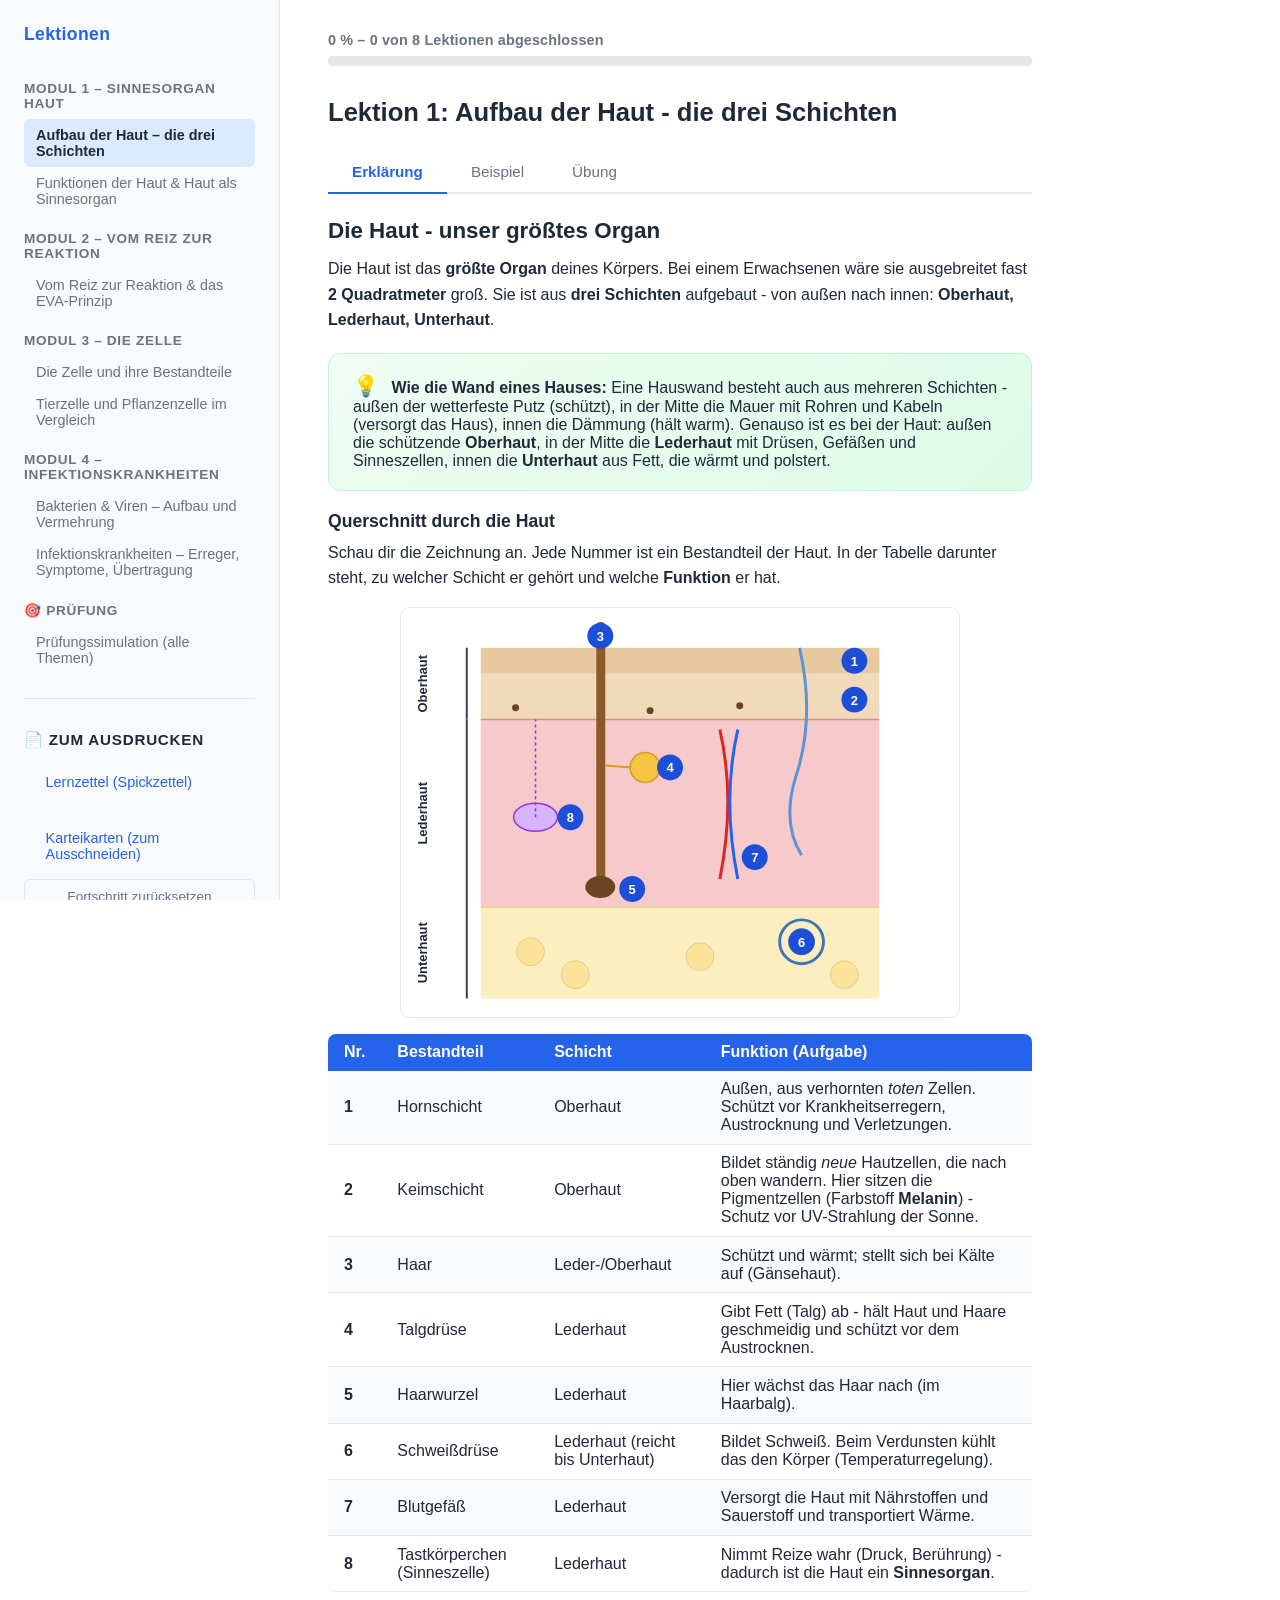
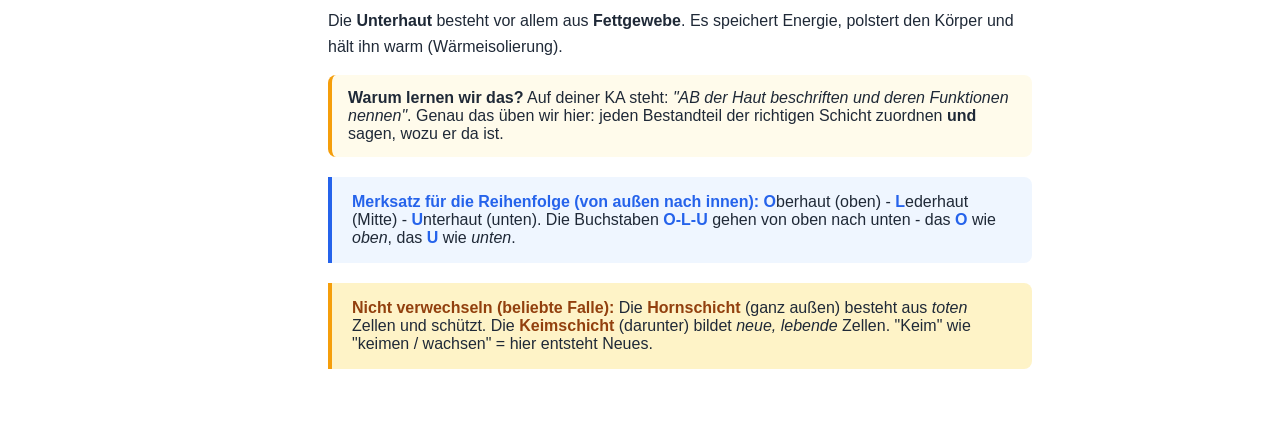
==== commit 4500420e: "Cache-Bust ?v=2 nach Review-Fixes (frisches CSS/JS fuer wiederkehrende Browser) Co-Authored-By: Clau" ====
--- a/index.html
+++ b/index.html
@@ -5,7 +5,7 @@
   <meta name="viewport" content="width=device-width, initial-scale=1.0">
   <title>Biologie – KA 2 (Haut, Reiz &amp; Reaktion, Zelle, Infektionskrankheiten)</title>
   <meta name="description" content="Lernprogramm für die Biologie-Klassenarbeit KA 2 (Klasse 8): Sinnesorgan Haut, Vom Reiz zur Reaktion, die Zelle, Infektionskrankheiten.">
-  <link rel="stylesheet" href="css/style.css?v=1">
+  <link rel="stylesheet" href="css/style.css?v=2">
 </head>
 <body>
   <button class="menu-toggle" id="menu-toggle">&#9776;</button>
@@ -50,14 +50,14 @@
     <div id="review-due"></div>
     <div id="lesson-container"></div>
   </main>
-  <script src="js/progress.js?v=1"></script>
-  <script src="js/exercises.js?v=1"></script>
-  <script src="js/renderer.js?v=1"></script>
-  <script src="js/lessons-haut.js?v=1"></script>
-  <script src="js/lessons-reiz.js?v=1"></script>
-  <script src="js/lessons-zelle.js?v=1"></script>
-  <script src="js/lessons-infektion.js?v=1"></script>
-  <script src="js/lessons-pruefung.js?v=1"></script>
-  <script src="js/app.js?v=1"></script>
+  <script src="js/progress.js?v=2"></script>
+  <script src="js/exercises.js?v=2"></script>
+  <script src="js/renderer.js?v=2"></script>
+  <script src="js/lessons-haut.js?v=2"></script>
+  <script src="js/lessons-reiz.js?v=2"></script>
+  <script src="js/lessons-zelle.js?v=2"></script>
+  <script src="js/lessons-infektion.js?v=2"></script>
+  <script src="js/lessons-pruefung.js?v=2"></script>
+  <script src="js/app.js?v=2"></script>
 </body>
 </html>
--- a/css/style.css
+++ b/css/style.css
@@ -2043,6 +2043,17 @@
   margin: 1rem 0;
 }
 
+/* reading-guide (grau) -- "So liest du das Visual/die Tabelle" */
+.reading-guide {
+  background: #F3F4F6;
+  border-left: 4px solid #6B7280;
+  padding: 0.85rem 1rem;
+  border-radius: 8px;
+  margin: 1rem 0;
+}
+.reading-guide ul { margin: 0.4rem 0 0; padding-left: 1.25rem; }
+.reading-guide li { margin-bottom: 0.25rem; }
+
 /* Intro-Text ueber den Uebungen */
 .exercises-intro {
   background: var(--accent-light);
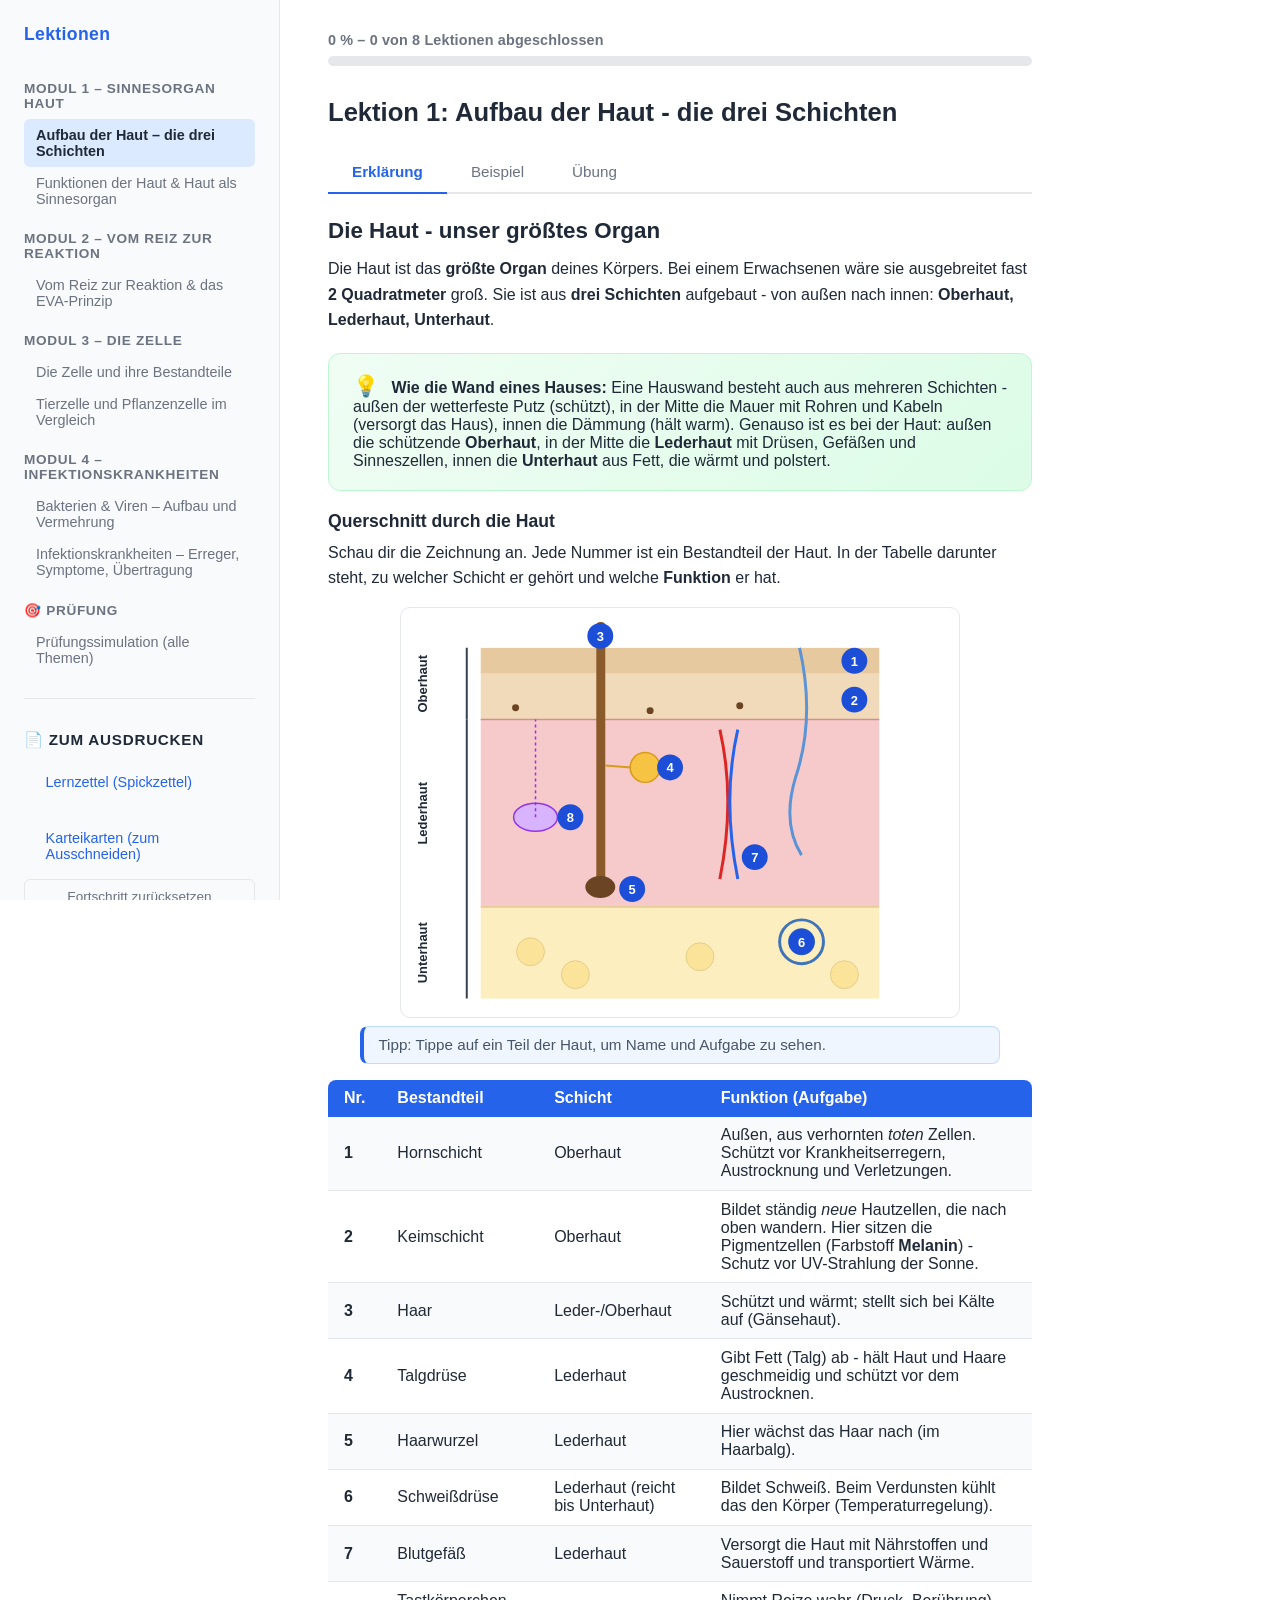
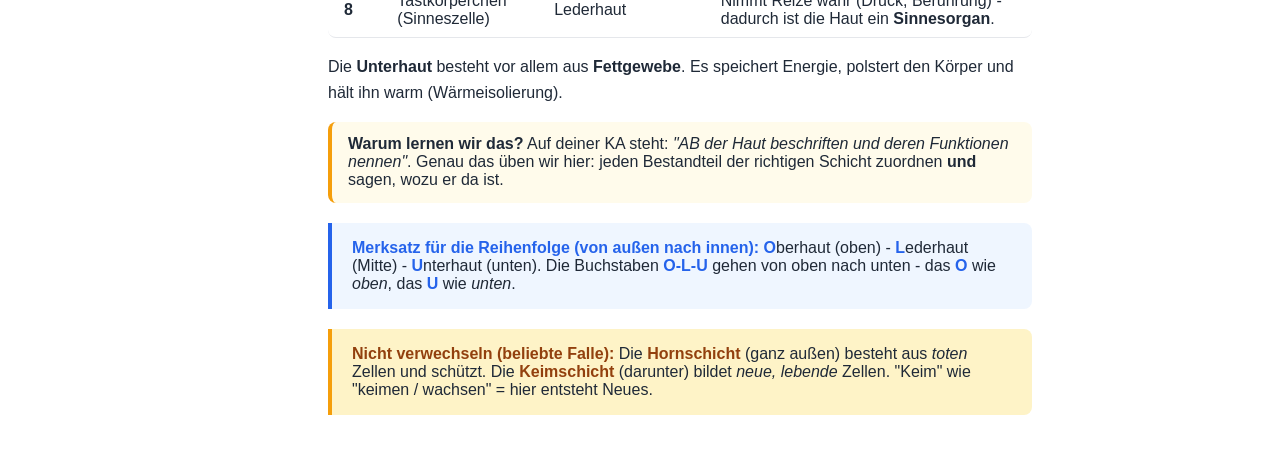
==== commit f8fd4a3a: "Interaktiv: anklickbare SVGs + 2 neue Grafiken (Haut-Funktionen, Uebertragungswege) - js/interactive" ====
--- a/index.html
+++ b/index.html
@@ -5,7 +5,7 @@
   <meta name="viewport" content="width=device-width, initial-scale=1.0">
   <title>Biologie – KA 2 (Haut, Reiz &amp; Reaktion, Zelle, Infektionskrankheiten)</title>
   <meta name="description" content="Lernprogramm für die Biologie-Klassenarbeit KA 2 (Klasse 8): Sinnesorgan Haut, Vom Reiz zur Reaktion, die Zelle, Infektionskrankheiten.">
-  <link rel="stylesheet" href="css/style.css?v=2">
+  <link rel="stylesheet" href="css/style.css?v=3">
 </head>
 <body>
   <button class="menu-toggle" id="menu-toggle">&#9776;</button>
@@ -50,14 +50,15 @@
     <div id="review-due"></div>
     <div id="lesson-container"></div>
   </main>
-  <script src="js/progress.js?v=2"></script>
-  <script src="js/exercises.js?v=2"></script>
-  <script src="js/renderer.js?v=2"></script>
-  <script src="js/lessons-haut.js?v=2"></script>
-  <script src="js/lessons-reiz.js?v=2"></script>
-  <script src="js/lessons-zelle.js?v=2"></script>
-  <script src="js/lessons-infektion.js?v=2"></script>
-  <script src="js/lessons-pruefung.js?v=2"></script>
-  <script src="js/app.js?v=2"></script>
+  <script src="js/progress.js?v=3"></script>
+  <script src="js/exercises.js?v=3"></script>
+  <script src="js/renderer.js?v=3"></script>
+  <script src="js/interactive.js?v=3"></script>
+  <script src="js/lessons-haut.js?v=3"></script>
+  <script src="js/lessons-reiz.js?v=3"></script>
+  <script src="js/lessons-zelle.js?v=3"></script>
+  <script src="js/lessons-infektion.js?v=3"></script>
+  <script src="js/lessons-pruefung.js?v=3"></script>
+  <script src="js/app.js?v=3"></script>
 </body>
 </html>
--- a/css/style.css
+++ b/css/style.css
@@ -2054,6 +2054,25 @@
 .reading-guide ul { margin: 0.4rem 0 0; padding-left: 1.25rem; }
 .reading-guide li { margin-bottom: 0.25rem; }
 
+/* Anklickbare SVG-Grafiken: Teil antippen -> Name + Aufgabe in der Ablage */
+.clickable-figure { margin: 1rem 0; }
+.clickable-figure .bio-part { cursor: pointer; }
+.clickable-figure .bio-part:hover { filter: brightness(1.07); }
+.clickable-figure .bio-part.bio-active { filter: drop-shadow(0 0 4px #2563EB); }
+.figure-readout {
+  background: #eff6ff;
+  border: 1px solid #bfdbfe;
+  border-left: 4px solid #2563EB;
+  border-radius: 8px;
+  padding: 0.6rem 0.9rem;
+  margin: 0.5rem auto 0;
+  max-width: 640px;
+  font-size: 0.95rem;
+  color: #475569;
+  min-height: 1.2em;
+}
+.figure-readout.filled { color: #1e3a8a; }
+
 /* Intro-Text ueber den Uebungen */
 .exercises-intro {
   background: var(--accent-light);
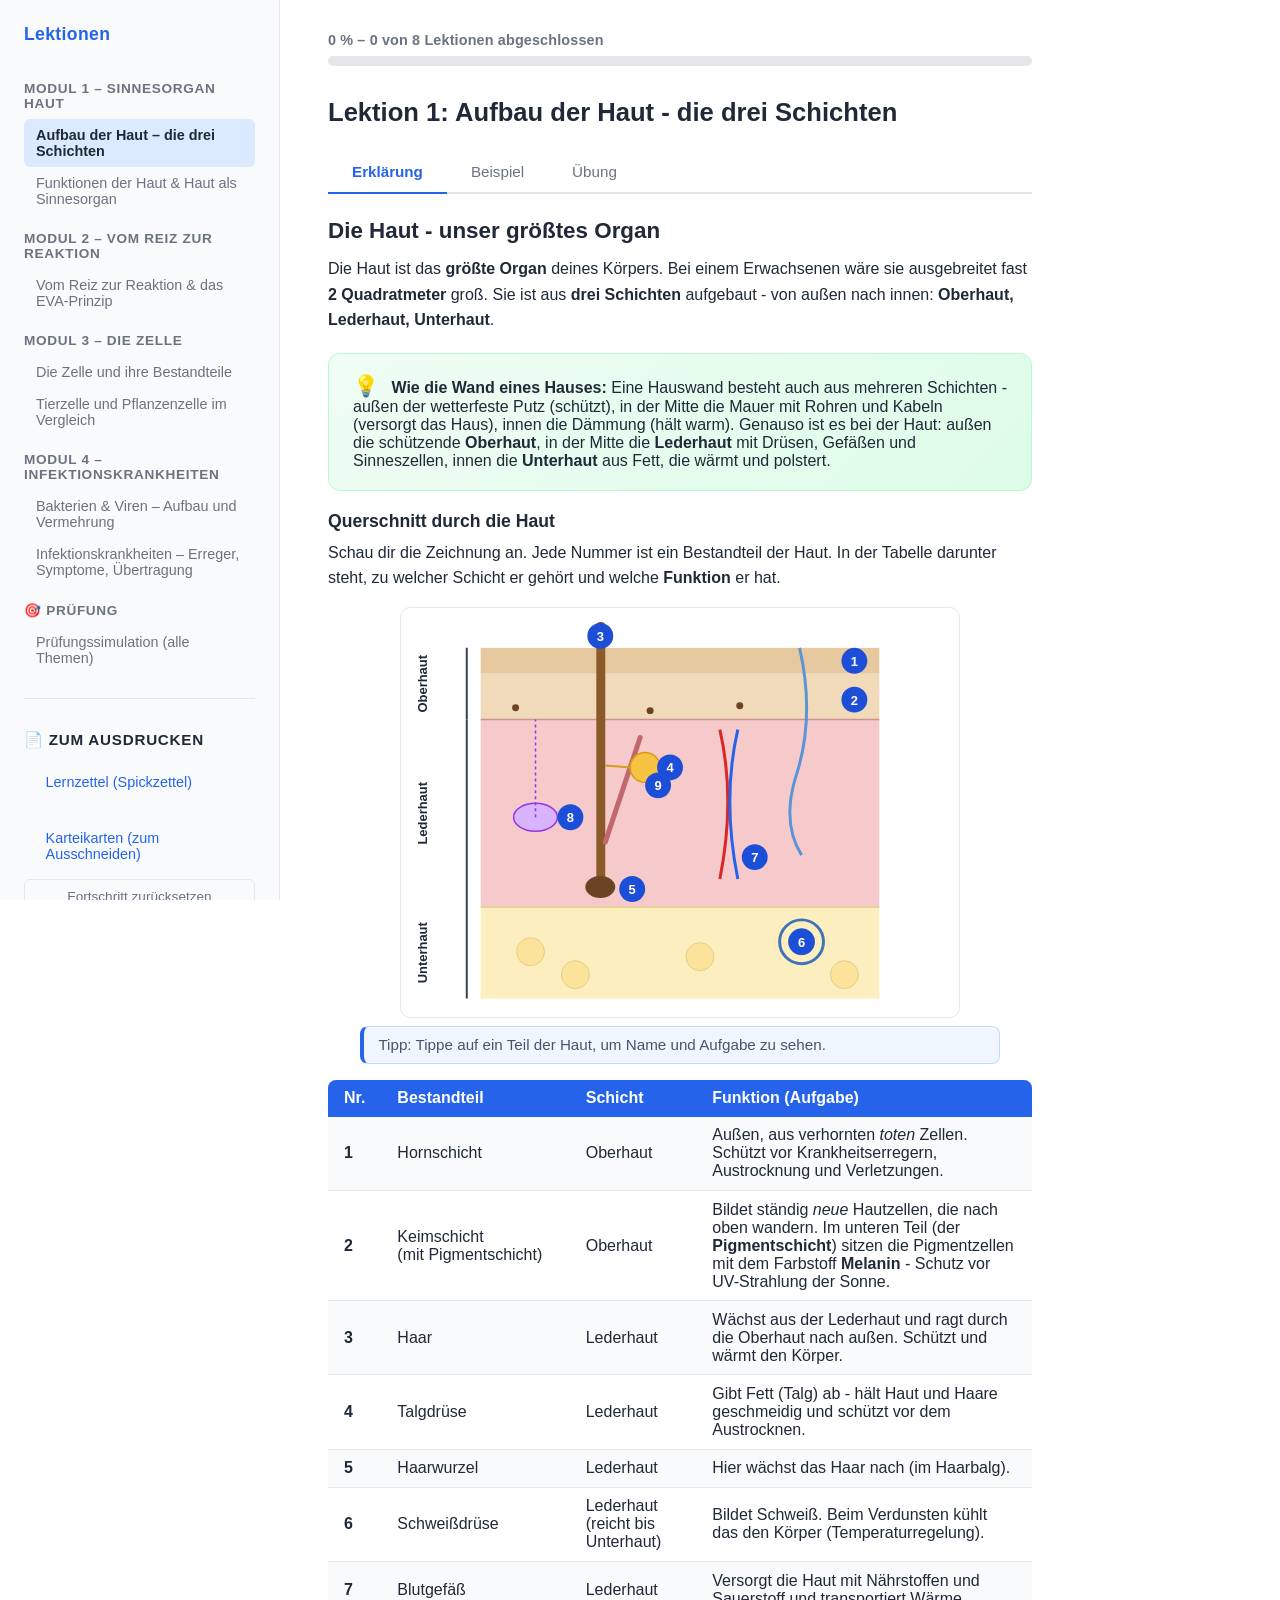
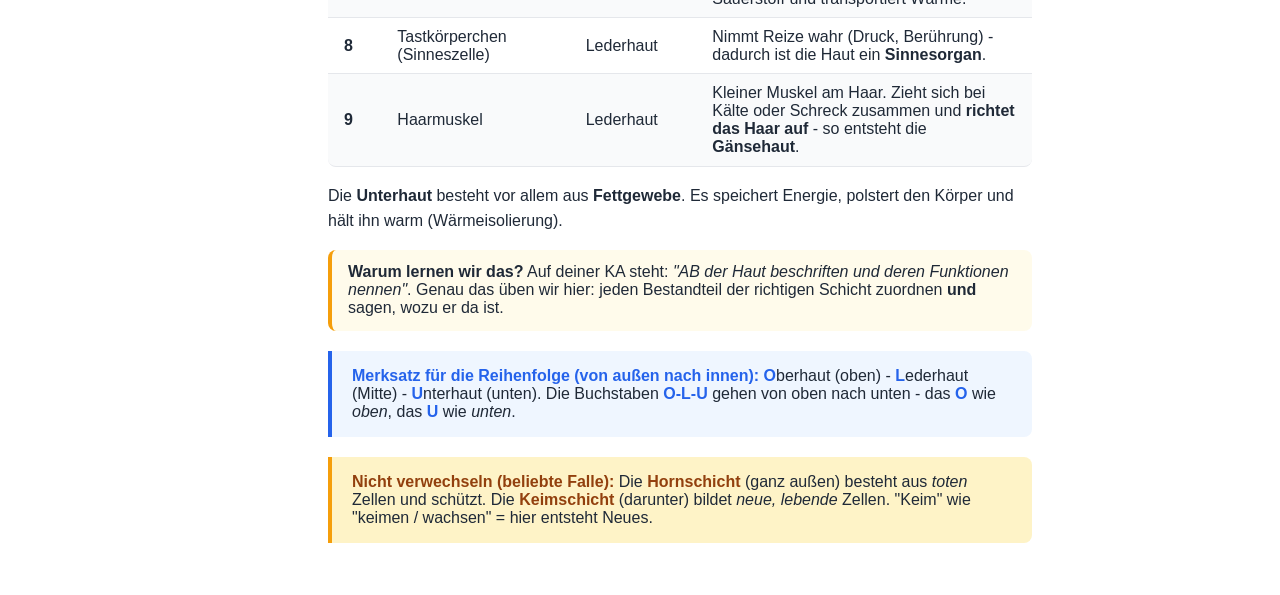
==== commit 9d6e8fcc: "Review-Runde 2: Haarmuskel/Gaensehaut-Korrektur, Sinneszell-Typen, L8-Beschriften, klickbare Kette+Z" ====
--- a/index.html
+++ b/index.html
@@ -5,7 +5,7 @@
   <meta name="viewport" content="width=device-width, initial-scale=1.0">
   <title>Biologie – KA 2 (Haut, Reiz &amp; Reaktion, Zelle, Infektionskrankheiten)</title>
   <meta name="description" content="Lernprogramm für die Biologie-Klassenarbeit KA 2 (Klasse 8): Sinnesorgan Haut, Vom Reiz zur Reaktion, die Zelle, Infektionskrankheiten.">
-  <link rel="stylesheet" href="css/style.css?v=3">
+  <link rel="stylesheet" href="css/style.css?v=4">
 </head>
 <body>
   <button class="menu-toggle" id="menu-toggle">&#9776;</button>
@@ -50,15 +50,15 @@
     <div id="review-due"></div>
     <div id="lesson-container"></div>
   </main>
-  <script src="js/progress.js?v=3"></script>
-  <script src="js/exercises.js?v=3"></script>
-  <script src="js/renderer.js?v=3"></script>
-  <script src="js/interactive.js?v=3"></script>
-  <script src="js/lessons-haut.js?v=3"></script>
-  <script src="js/lessons-reiz.js?v=3"></script>
-  <script src="js/lessons-zelle.js?v=3"></script>
-  <script src="js/lessons-infektion.js?v=3"></script>
-  <script src="js/lessons-pruefung.js?v=3"></script>
-  <script src="js/app.js?v=3"></script>
+  <script src="js/progress.js?v=4"></script>
+  <script src="js/exercises.js?v=4"></script>
+  <script src="js/renderer.js?v=4"></script>
+  <script src="js/interactive.js?v=4"></script>
+  <script src="js/lessons-haut.js?v=4"></script>
+  <script src="js/lessons-reiz.js?v=4"></script>
+  <script src="js/lessons-zelle.js?v=4"></script>
+  <script src="js/lessons-infektion.js?v=4"></script>
+  <script src="js/lessons-pruefung.js?v=4"></script>
+  <script src="js/app.js?v=4"></script>
 </body>
 </html>
